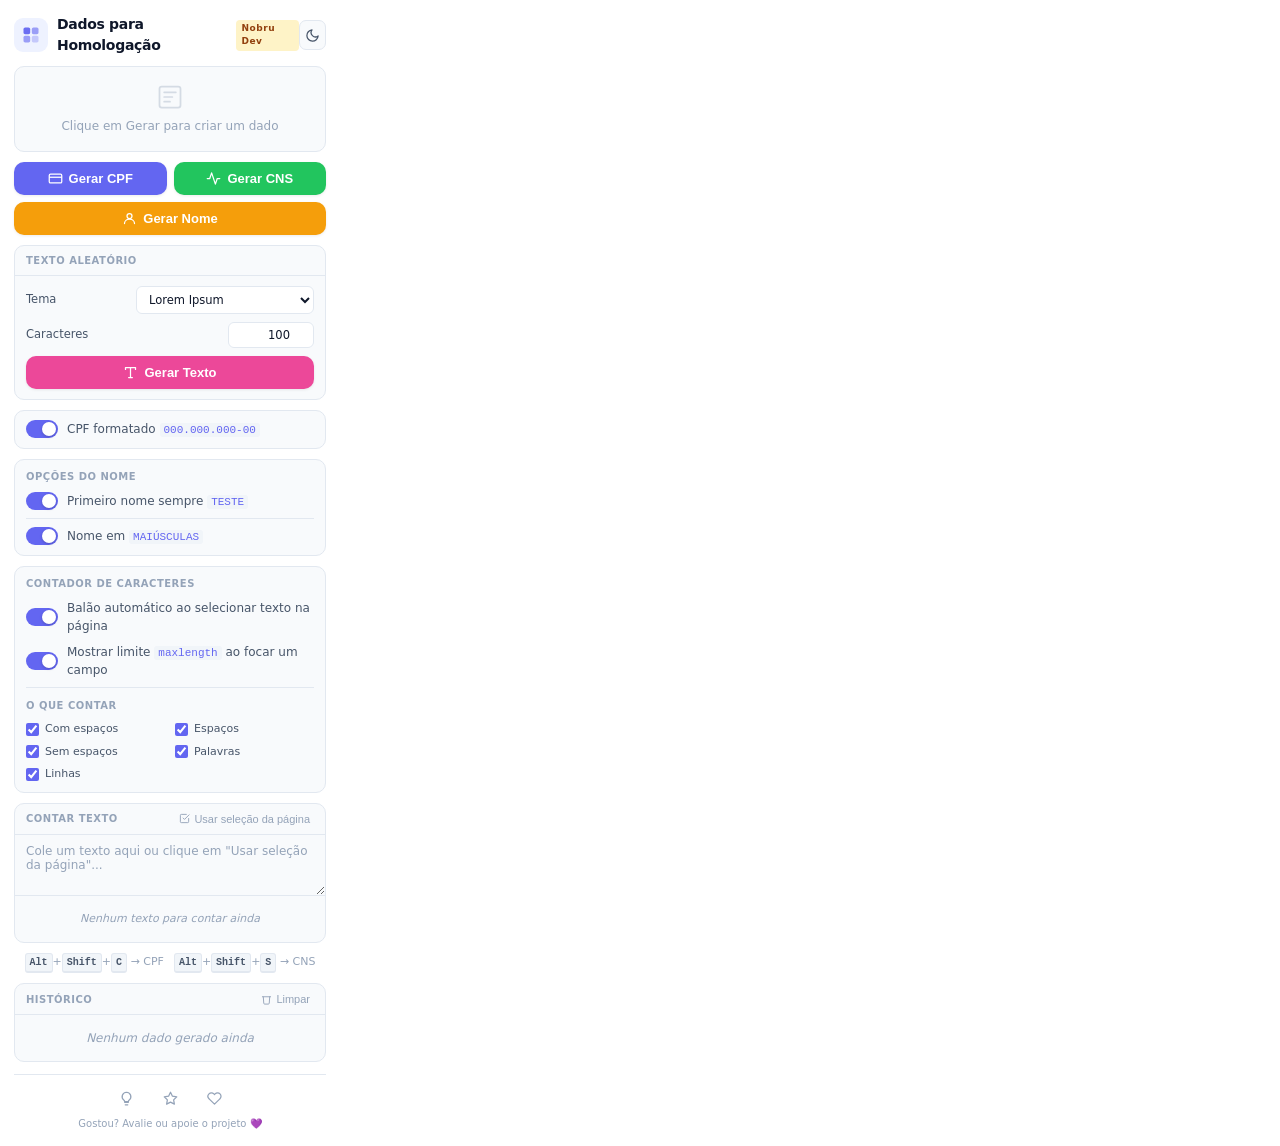
==== extensao/index.html @ 1a3c8c07 "att" ====
<!DOCTYPE html>
<html lang="pt-BR">
<head>
  <meta charset="UTF-8" />
  <meta name="viewport" content="width=device-width, initial-scale=1.0" />
  <title>Gerador de Dados de Teste</title>
  <link rel="stylesheet" href="popup.css" />
</head>
<body>

  <div class="container">

    <!-- Header -->
    <header class="header">
      <div class="header-left">
        <div class="logo">
          <svg width="20" height="20" viewBox="0 0 24 24" fill="none">
            <path d="M9 3H5C3.9 3 3 3.9 3 5V9C3 10.1 3.9 11 5 11H9C10.1 11 11 10.1 11 9V5C11 3.9 10.1 3 9 3Z" fill="currentColor" opacity="0.95"/>
            <path d="M19 3H15C13.9 3 13 3.9 13 5V9C13 10.1 13.9 11 15 11H19C20.1 11 21 10.1 21 9V5C21 3.9 20.1 3 19 3Z" fill="currentColor" opacity="0.6"/>
            <path d="M9 13H5C3.9 13 3 13.9 3 15V19C3 20.1 3.9 21 5 21H9C10.1 21 11 20.1 11 19V15C11 13.9 10.1 13 9 13Z" fill="currentColor" opacity="0.6"/>
            <path d="M19 13H15C13.9 13 13 13.9 13 15V19C13 20.1 13.9 21 15 21H19C20.1 21 21 20.1 21 19V15C21 13.9 20.1 13 19 13Z" fill="currentColor" opacity="0.3"/>
          </svg>
        </div>
        <div class="header-text">
          <h1 class="title">Dados para Homologação</h1>
          <span class="badge">Nobru Dev</span>
        </div>
      </div>
      <button class="btn-icon" id="btn-tema" title="Alternar tema" aria-label="Alternar tema">
        <svg id="icon-lua" width="15" height="15" viewBox="0 0 24 24" fill="none">
          <path d="M21 12.79A9 9 0 1111.21 3 7 7 0 0021 12.79z" stroke="currentColor" stroke-width="2" stroke-linecap="round" stroke-linejoin="round"/>
        </svg>
        <svg id="icon-sol" width="15" height="15" viewBox="0 0 24 24" fill="none" style="display:none">
          <circle cx="12" cy="12" r="5" stroke="currentColor" stroke-width="2"/>
          <line x1="12" y1="1" x2="12" y2="3" stroke="currentColor" stroke-width="2" stroke-linecap="round"/>
          <line x1="12" y1="21" x2="12" y2="23" stroke="currentColor" stroke-width="2" stroke-linecap="round"/>
          <line x1="4.22" y1="4.22" x2="5.64" y2="5.64" stroke="currentColor" stroke-width="2" stroke-linecap="round"/>
          <line x1="18.36" y1="18.36" x2="19.78" y2="19.78" stroke="currentColor" stroke-width="2" stroke-linecap="round"/>
          <line x1="1" y1="12" x2="3" y2="12" stroke="currentColor" stroke-width="2" stroke-linecap="round"/>
          <line x1="21" y1="12" x2="23" y2="12" stroke="currentColor" stroke-width="2" stroke-linecap="round"/>
          <line x1="4.22" y1="19.78" x2="5.64" y2="18.36" stroke="currentColor" stroke-width="2" stroke-linecap="round"/>
          <line x1="18.36" y1="5.64" x2="19.78" y2="4.22" stroke="currentColor" stroke-width="2" stroke-linecap="round"/>
        </svg>
      </button>
    </header>

    <!-- Área de resultado -->
    <section class="result-area" id="result-area">
      <div class="result-placeholder" id="result-placeholder">
        <svg width="28" height="28" viewBox="0 0 24 24" fill="none" opacity="0.35">
          <rect x="3" y="3" width="18" height="18" rx="2" stroke="currentColor" stroke-width="1.5"/>
          <path d="M7 8h10M7 12h7M7 16h5" stroke="currentColor" stroke-width="1.5" stroke-linecap="round"/>
        </svg>
        <span>Clique em Gerar para criar um dado</span>
      </div>
      <div class="result-content" id="result-content" style="display:none">
        <span class="result-chip" id="result-tipo">CPF</span>
        <div class="result-valor" id="result-valor" title="Clique para copiar">—</div>
        <div class="result-btns">
          <button class="btn-sm" id="btn-copiar">
            <svg width="13" height="13" viewBox="0 0 24 24" fill="none">
              <rect x="9" y="9" width="13" height="13" rx="2" stroke="currentColor" stroke-width="2"/>
              <path d="M5 15H4a2 2 0 01-2-2V4a2 2 0 012-2h9a2 2 0 012 2v1" stroke="currentColor" stroke-width="2"/>
            </svg>
            Copiar
          </button>
          <button class="btn-sm" id="btn-preencher">
            <svg width="13" height="13" viewBox="0 0 24 24" fill="none">
              <path d="M11 4H4a2 2 0 00-2 2v14a2 2 0 002 2h14a2 2 0 002-2v-7" stroke="currentColor" stroke-width="2" stroke-linecap="round"/>
              <path d="M18.5 2.5a2.121 2.121 0 013 3L12 15l-4 1 1-4 9.5-9.5z" stroke="currentColor" stroke-width="2" stroke-linecap="round"/>
            </svg>
            Preencher campo
          </button>
        </div>
      </div>
    </section>

    <!-- Botões geradores -->
    <div class="gen-grid">
      <button class="btn-gen btn-cpf" id="btn-gerar-cpf">
        <svg width="15" height="15" viewBox="0 0 24 24" fill="none">
          <rect x="2" y="5" width="20" height="14" rx="2" stroke="currentColor" stroke-width="2"/>
          <path d="M2 10h20" stroke="currentColor" stroke-width="2"/>
        </svg>
        Gerar CPF
      </button>
      <button class="btn-gen btn-cns" id="btn-gerar-cns">
        <svg width="15" height="15" viewBox="0 0 24 24" fill="none">
          <path d="M22 12h-4l-3 9L9 3l-3 9H2" stroke="currentColor" stroke-width="2" stroke-linecap="round" stroke-linejoin="round"/>
        </svg>
        Gerar CNS
      </button>
      <button class="btn-gen btn-nome" id="btn-gerar-nome">
        <svg width="15" height="15" viewBox="0 0 24 24" fill="none">
          <circle cx="12" cy="8" r="4" stroke="currentColor" stroke-width="2"/>
          <path d="M4 20c0-4 3.6-7 8-7s8 3 8 7" stroke="currentColor" stroke-width="2" stroke-linecap="round"/>
        </svg>
        Gerar Nome
      </button>
    </div>

    <!-- Gerador de Texto Aleatório -->
    <div class="contagem-box">
      <div class="contagem-head">
        <span class="hist-title">Texto Aleatório</span>
      </div>
      <div class="texto-gerador-body">
        <div class="texto-gerador-row">
          <label class="texto-gerador-label" for="sel-texto-tema">Tema</label>
          <select id="sel-texto-tema" class="texto-gerador-select">
            <option value="lorem">Lorem Ipsum</option>
            <option value="comentario">Comentário de usuário</option>
            <option value="produto">Descrição de produto</option>
            <option value="corporativo">Texto corporativo</option>
            <option value="juridico">Texto jurídico/formal</option>
          </select>
        </div>
        <div class="texto-gerador-row">
          <label class="texto-gerador-label" for="input-texto-tamanho">Caracteres</label>
          <input type="number" id="input-texto-tamanho" class="texto-gerador-input" min="1" max="20000" value="100" />
        </div>
        <button class="btn-gen btn-texto" id="btn-gerar-texto">
          <svg width="15" height="15" viewBox="0 0 24 24" fill="none">
            <path d="M4 7V4h16v3" stroke="currentColor" stroke-width="2" stroke-linecap="round" stroke-linejoin="round"/>
            <path d="M9 20h6M12 4v16" stroke="currentColor" stroke-width="2" stroke-linecap="round" stroke-linejoin="round"/>
          </svg>
          Gerar Texto
        </button>
      </div>
    </div>

    <!-- Config: formato CPF -->
    <div class="config-row">
      <label class="toggle-wrap">
        <input type="checkbox" id="chk-formato" checked />
        <span class="track"><span class="thumb"></span></span>
        <span class="toggle-label-text">CPF formatado <code>000.000.000-00</code></span>
      </label>
    </div>

    <!-- Config: Nome -->
    <div class="config-row config-nome-box">
      <span class="config-nome-title">Opções do Nome</span>
      <label class="toggle-wrap">
        <input type="checkbox" id="chk-nome-prefixo" checked />
        <span class="track"><span class="thumb"></span></span>
        <span class="toggle-label-text">Primeiro nome sempre <code>TESTE</code></span>
      </label>
      <div class="config-nome-sep"></div>
      <label class="toggle-wrap">
        <input type="checkbox" id="chk-nome-maiusculo" checked />
        <span class="track"><span class="thumb"></span></span>
        <span class="toggle-label-text">Nome em <code>MAIÚSCULAS</code></span>
      </label>
    </div>

    <!-- Config: Contador de Caracteres -->
    <div class="config-row config-nome-box">
      <span class="config-nome-title">Contador de Caracteres</span>
      <label class="toggle-wrap">
        <input type="checkbox" id="chk-contagem-auto" checked />
        <span class="track"><span class="thumb"></span></span>
        <span class="toggle-label-text">Balão automático ao selecionar texto na página</span>
      </label>

      <label class="toggle-wrap">
        <input type="checkbox" id="chk-limite-campo" checked />
        <span class="track"><span class="thumb"></span></span>
        <span class="toggle-label-text">Mostrar limite <code>maxlength</code> ao focar um campo</span>
      </label>

      <div class="config-nome-sep"></div>

      <span class="config-nome-title" style="margin-top:2px">O que contar</span>
      <div class="metricas-grid">
        <label class="chk-metrica"><input type="checkbox" id="chk-m-comEspaco" checked /> Com espaços</label>
        <label class="chk-metrica"><input type="checkbox" id="chk-m-espacos" checked /> Espaços</label>
        <label class="chk-metrica"><input type="checkbox" id="chk-m-semEspaco" checked /> Sem espaços</label>
        <label class="chk-metrica"><input type="checkbox" id="chk-m-palavras" checked /> Palavras</label>
        <label class="chk-metrica"><input type="checkbox" id="chk-m-linhas" checked /> Linhas</label>
      </div>
    </div>

    <!-- Contar texto manualmente / via seleção da página -->
    <div class="contagem-box">
      <div class="contagem-head">
        <span class="hist-title">Contar texto</span>
        <button class="btn-clear" id="btn-usar-selecao">
          <svg width="11" height="11" viewBox="0 0 24 24" fill="none">
            <path d="M9 11l3 3L22 4" stroke="currentColor" stroke-width="2" stroke-linecap="round" stroke-linejoin="round"/>
            <path d="M21 12v7a2 2 0 01-2 2H5a2 2 0 01-2-2V5a2 2 0 012-2h11" stroke="currentColor" stroke-width="2" stroke-linecap="round" stroke-linejoin="round"/>
          </svg>
          Usar seleção da página
        </button>
      </div>
      <textarea id="contagem-input" class="contagem-textarea" rows="3" placeholder="Cole um texto aqui ou clique em &quot;Usar seleção da página&quot;..."></textarea>
      <div class="contagem-resultado" id="contagem-resultado">
        <span class="contagem-vazio">Nenhum texto para contar ainda</span>
      </div>
    </div>

    <!-- Atalhos -->
    <div class="atalhos">
      <span><kbd>Alt</kbd>+<kbd>Shift</kbd>+<kbd>C</kbd> → CPF</span>
      <span><kbd>Alt</kbd>+<kbd>Shift</kbd>+<kbd>S</kbd> → CNS</span>
    </div>

    <!-- Histórico -->
    <div class="hist-box">
      <div class="hist-head">
        <span class="hist-title">Histórico</span>
        <button class="btn-clear" id="btn-limpar">
          <svg width="11" height="11" viewBox="0 0 24 24" fill="none">
            <polyline points="3 6 5 6 21 6" stroke="currentColor" stroke-width="2" stroke-linecap="round"/>
            <path d="M19 6l-1 14a2 2 0 01-2 2H8a2 2 0 01-2-2L5 6" stroke="currentColor" stroke-width="2" stroke-linecap="round"/>
          </svg>
          Limpar
        </button>
      </div>
      <ul class="hist-list" id="hist-list">
        <li class="hist-empty" id="hist-empty">Nenhum dado gerado ainda</li>
      </ul>
    </div>

    <!-- Rodapé -->
    <footer class="rodape">
      <div class="rodape-icones">
        <a
          href="mailto:SEU_EMAIL_AQUI@exemplo.com?subject=Sugest%C3%A3o%20-%20Gerador%20de%20Dados%20de%20Teste"
          target="_blank"
          rel="noopener noreferrer"
          class="rodape-link"
          id="link-sugestao"
          title="Enviar sugestão"
        >
          <svg width="15" height="15" viewBox="0 0 24 24" fill="none">
            <path d="M9 18h6M10 22h4M12 2a7 7 0 00-4 12.7c.6.5 1 1.3 1 2.1v.2h6v-.2c0-.8.4-1.6 1-2.1A7 7 0 0012 2z" stroke="currentColor" stroke-width="2" stroke-linecap="round" stroke-linejoin="round"/>
          </svg>
        </a>

        <a
          href="https://chrome.google.com/webstore/detail/SEU_ID_DA_EXTENSAO_AQUI"
          target="_blank"
          rel="noopener noreferrer"
          class="rodape-link"
          id="link-avaliar"
          title="Avaliar a extensão"
        >
          <svg width="15" height="15" viewBox="0 0 24 24" fill="none">
            <path d="M12 2l3.1 6.3 6.9 1-5 4.9 1.2 6.8L12 17.8l-6.2 3.2L7 14.2l-5-4.9 6.9-1z" stroke="currentColor" stroke-width="2" stroke-linecap="round" stroke-linejoin="round"/>
          </svg>
        </a>

        <button
          type="button"
          class="rodape-link rodape-link-doar"
          id="btn-doar"
          title="Apoiar via Pix"
        >
          <svg width="15" height="15" viewBox="0 0 24 24" fill="none">
            <path d="M20.8 4.6a5.5 5.5 0 00-7.8 0L12 5.6l-1-1a5.5 5.5 0 00-7.8 7.8l1 1L12 21l7.8-7.6 1-1a5.5 5.5 0 000-7.8z" stroke="currentColor" stroke-width="2" stroke-linecap="round" stroke-linejoin="round"/>
          </svg>
        </button>
      </div>

      <p class="rodape-texto">Gostou? Avalie ou apoie o projeto 💜</p>
    </footer>

    <!-- Modal de doação via Pix -->
    <div class="pix-overlay" id="pix-overlay" hidden>
      <div class="pix-modal">
        <button type="button" class="pix-fechar" id="pix-fechar" aria-label="Fechar">×</button>

        <h3 class="pix-titulo">Apoie o projeto via Pix</h3>
        <p class="pix-subtitulo">Escaneie o QR Code ou copie a chave abaixo</p>

        <div class="pix-qrcode-wrap">
          <img src="icons/qrcode-pix.png" alt="QR Code Pix" class="pix-qrcode-img" id="pix-qrcode-img" />
          <div class="pix-qrcode-placeholder" id="pix-qrcode-placeholder">
            Adicione o arquivo<br /><code>icons/qrcode-pix.png</code>
          </div>
        </div>

        <div class="pix-chave-row">
          <code class="pix-chave-texto" id="pix-chave-texto">6abc8f01-362f-4959-9046-189a0394ab83</code>
          <button type="button" class="btn-copiar-pix" id="btn-copiar-pix">Copiar</button>
        </div>
      </div>
    </div>

  </div>

  <script src="utils/contagem.js"></script>
  <script src="popup.js"></script>
</body>
</html>
---- extensao/popup.css ----
/* popup.css — Tema claro/escuro, design moderno */

*, *::before, *::after { box-sizing: border-box; margin: 0; padding: 0; }

:root {
  --bg:        #ffffff;
  --bg2:       #f8fafc;
  --bg3:       #f1f5f9;
  --card:      #ffffff;
  --txt:       #0f172a;
  --txt2:      #475569;
  --muted:     #94a3b8;
  --border:    #e2e8f0;
  --accent:    #6366f1;
  --accent-h:  #4f46e5;
  --accent-bg: #eef2ff;
  --green:     #22c55e;
  --green-h:   #16a34a;
  --green-bg:  #f0fdf4;
  --amber:     #f59e0b;
  --amber-h:   #d97706;
  --amber-bg:  #fffbeb;
  --rose:      #ec4899;
  --rose-h:    #db2777;
  --rose-bg:   #fdf2f8;
  --badge-bg:  #fef3c7;
  --badge-txt: #92400e;
  --radius:    10px;
  --t:         0.18s ease;
}

[data-tema="escuro"] {
  --bg:        #0f172a;
  --bg2:       #1e293b;
  --bg3:       #263044;
  --card:      #1e293b;
  --txt:       #f1f5f9;
  --txt2:      #94a3b8;
  --muted:     #475569;
  --border:    #334155;
  --accent:    #818cf8;
  --accent-h:  #6366f1;
  --accent-bg: #1e1b4b;
  --green:     #4ade80;
  --green-h:   #22c55e;
  --green-bg:  #052e16;
  --amber:     #fbbf24;
  --amber-h:   #f59e0b;
  --amber-bg:  #451a03;
  --rose:      #f472b6;
  --rose-h:    #ec4899;
  --rose-bg:   #500724;
  --badge-bg:  #451a03;
  --badge-txt: #fbbf24;
}

html, body {
  width: 340px;
  background: var(--bg);
  color: var(--txt);
  font-family: 'Segoe UI', system-ui, -apple-system, sans-serif;
  font-size: 13px;
  line-height: 1.5;
  transition: background var(--t), color var(--t);
}

.container {
  padding: 14px;
  display: flex;
  flex-direction: column;
  gap: 10px;
}

/* Header */
.header {
  display: flex;
  align-items: center;
  justify-content: space-between;
}
.header-left { display: flex; align-items: center; gap: 9px; }
.logo {
  width: 34px; height: 34px;
  background: var(--accent-bg);
  color: var(--accent);
  border-radius: 9px;
  display: flex; align-items: center; justify-content: center;
  flex-shrink: 0;
}
.header-text { display: flex; align-items: center; gap: 7px; }
.title { font-size: 14px; font-weight: 700; letter-spacing: -0.3px; }
.badge {
  font-size: 9px; font-weight: 700; letter-spacing: 0.5px;
  padding: 2px 6px;
  background: var(--badge-bg); color: var(--badge-txt);
  border-radius: 4px;
}
.btn-icon {
  width: 30px; height: 30px;
  border: 1px solid var(--border);
  border-radius: 7px;
  background: var(--bg2);
  color: var(--txt2);
  cursor: pointer;
  display: flex; align-items: center; justify-content: center;
  transition: all var(--t);
}
.btn-icon:hover { background: var(--bg3); color: var(--txt); }

/* Result area */
.result-area {
  background: var(--bg2);
  border: 1px solid var(--border);
  border-radius: var(--radius);
  padding: 13px;
  min-height: 86px;
  display: flex; align-items: center; justify-content: center;
  transition: all var(--t);
}
.result-area.ativo {
  background: var(--accent-bg);
  border-color: var(--accent);
}
.result-placeholder {
  display: flex; flex-direction: column; align-items: center; gap: 6px;
  color: var(--muted); font-size: 12px; text-align: center;
}
.result-content {
  width: 100%; display: flex; flex-direction: column; align-items: center; gap: 7px;
}
.result-chip {
  font-size: 9px; font-weight: 700; letter-spacing: 1px;
  text-transform: uppercase; color: var(--accent);
  background: var(--accent-bg);
  padding: 2px 7px; border-radius: 4px;
  border: 1px solid var(--accent); opacity: 0.85;
}
.result-valor {
  font-size: 19px; font-weight: 700;
  font-family: 'Courier New', Courier, monospace;
  letter-spacing: 1.5px;
  color: var(--txt);
  cursor: pointer;
  transition: color var(--t);
  text-align: center;
  word-break: break-all;
}
.result-valor:hover { color: var(--accent); }
.result-btns { display: flex; gap: 6px; }

/* Botões pequenos */
.btn-sm {
  display: flex; align-items: center; gap: 5px;
  padding: 5px 10px;
  border-radius: 6px;
  border: 1px solid var(--border);
  background: var(--card);
  color: var(--txt2);
  font-size: 11px; font-weight: 500;
  cursor: pointer;
  transition: all var(--t);
}
.btn-sm:hover { background: var(--accent); color: #fff; border-color: var(--accent); }
.btn-sm.ok { background: var(--green); color: #fff; border-color: var(--green); }

/* Botões geradores */
.gen-grid { display: grid; grid-template-columns: 1fr 1fr; gap: 7px; }
.btn-gen {
  display: flex; align-items: center; justify-content: center; gap: 6px;
  padding: 9px;
  border-radius: var(--radius);
  border: none;
  font-size: 13px; font-weight: 600;
  cursor: pointer;
  transition: all var(--t);
  box-shadow: 0 1px 3px rgba(0,0,0,0.08);
}
.btn-cpf { background: var(--accent); color: #fff; }
.btn-cpf:hover { background: var(--accent-h); transform: translateY(-1px); box-shadow: 0 4px 12px rgba(99,102,241,0.35); }
.btn-cns { background: var(--green); color: #fff; }
.btn-cns:hover { background: var(--green-h); transform: translateY(-1px); box-shadow: 0 4px 12px rgba(34,197,94,0.35); }
.btn-nome { background: var(--amber); color: #fff; grid-column: 1 / -1; }
.btn-nome:hover { background: var(--amber-h); transform: translateY(-1px); box-shadow: 0 4px 12px rgba(245,158,11,0.35); }
.btn-gen:active { transform: translateY(0); }

/* Config toggle */
.config-row {
  background: var(--bg2);
  border: 1px solid var(--border);
  border-radius: var(--radius);
  padding: 9px 11px;
}
.config-nome-box { display: flex; flex-direction: column; gap: 8px; }
.config-nome-title {
  font-size: 10px; font-weight: 700;
  text-transform: uppercase; letter-spacing: 0.5px;
  color: var(--muted);
}
.config-nome-sep { height: 1px; background: var(--border); }

.toggle-wrap {
  display: flex; align-items: center; gap: 9px;
  cursor: pointer; user-select: none;
}
.toggle-wrap input { display: none; }
.track {
  width: 32px; height: 18px;
  background: var(--border);
  border-radius: 100px;
  position: relative;
  transition: background var(--t);
  flex-shrink: 0;
}
.toggle-wrap input:checked + .track { background: var(--accent); }
.thumb {
  position: absolute; top: 2px; left: 2px;
  width: 14px; height: 14px;
  background: #fff; border-radius: 50%;
  box-shadow: 0 1px 3px rgba(0,0,0,0.2);
  transition: transform var(--t);
}
.toggle-wrap input:checked + .track .thumb { transform: translateX(14px); }
.toggle-label-text { font-size: 12px; color: var(--txt2); }
.toggle-label-text code {
  font-family: 'Courier New', monospace; font-size: 11px;
  background: var(--bg3); padding: 1px 4px; border-radius: 3px; color: var(--accent);
}

/* Atalhos */
.atalhos {
  display: flex; gap: 10px; justify-content: center;
  font-size: 11px; color: var(--muted);
}
kbd {
  display: inline-flex; align-items: center;
  padding: 1px 4px;
  background: var(--bg3);
  border: 1px solid var(--border); border-bottom-width: 2px;
  border-radius: 3px;
  font-size: 10px; font-weight: 600; color: var(--txt2);
}

/* Histórico */
.hist-box {
  background: var(--bg2);
  border: 1px solid var(--border);
  border-radius: var(--radius);
  overflow: hidden;
}
.hist-head {
  display: flex; align-items: center; justify-content: space-between;
  padding: 7px 11px;
  border-bottom: 1px solid var(--border);
}
.hist-title {
  font-size: 10px; font-weight: 700;
  text-transform: uppercase; letter-spacing: 0.5px;
  color: var(--muted);
}
.btn-clear {
  display: flex; align-items: center; gap: 4px;
  background: none; border: none;
  color: var(--muted); font-size: 11px;
  cursor: pointer; padding: 2px 4px; border-radius: 4px;
  transition: all var(--t);
}
.btn-clear:hover { color: #ef4444; background: #fef2f2; }
.hist-list {
  list-style: none;
  max-height: 170px; overflow-y: auto;
  scrollbar-width: thin; scrollbar-color: var(--border) transparent;
}
.hist-list::-webkit-scrollbar { width: 4px; }
.hist-list::-webkit-scrollbar-thumb { background: var(--border); border-radius: 4px; }
.hist-empty {
  padding: 14px; text-align: center;
  color: var(--muted); font-size: 12px; font-style: italic;
}
.hist-item {
  display: flex; align-items: center; gap: 7px;
  padding: 6px 11px;
  border-bottom: 1px solid var(--border);
  cursor: pointer;
  transition: background var(--t);
}
.hist-item:last-child { border-bottom: none; }
.hist-item:hover { background: var(--bg3); }
.hist-chip {
  font-size: 9px; font-weight: 700; letter-spacing: 0.4px;
  padding: 2px 5px; border-radius: 3px; flex-shrink: 0;
  text-transform: uppercase;
}
.hist-chip.cpf  { background: var(--accent-bg); color: var(--accent); }
.hist-chip.cns  { background: var(--green-bg);  color: var(--green);  }
.hist-chip.nome { background: var(--amber-bg);  color: var(--amber);  }
.hist-chip.texto { background: var(--rose-bg);  color: var(--rose);  }
.hist-val {
  font-family: 'Courier New', monospace; font-size: 12px;
  color: var(--txt); flex: 1;
  overflow: hidden; text-overflow: ellipsis; white-space: nowrap;
}
.hist-hora { font-size: 10px; color: var(--muted); flex-shrink: 0; }

/* Animação de entrada */
@keyframes slideIn {
  from { opacity: 0; transform: translateY(-4px); }
  to   { opacity: 1; transform: translateY(0); }
}
.hist-item { animation: slideIn 0.15s ease; }

/* Foco acessível */
button:focus-visible, input:focus-visible {
  outline: 2px solid var(--accent); outline-offset: 2px;
}

/* ─── Contador de Caracteres ─────────────────────────────────────────── */

.metricas-grid {
  display: grid;
  grid-template-columns: 1fr 1fr;
  gap: 6px 10px;
}
.chk-metrica {
  display: flex; align-items: center; gap: 6px;
  font-size: 11px; color: var(--txt2);
  cursor: pointer; user-select: none;
}
.chk-metrica input {
  accent-color: var(--accent);
  width: 13px; height: 13px;
  cursor: pointer;
}

.contagem-box {
  background: var(--bg2);
  border: 1px solid var(--border);
  border-radius: var(--radius);
  overflow: hidden;
}
.contagem-head {
  display: flex; align-items: center; justify-content: space-between;
  padding: 7px 11px;
  border-bottom: 1px solid var(--border);
}
.contagem-textarea {
  display: block;
  width: 100%;
  resize: vertical;
  min-height: 54px;
  padding: 9px 11px;
  border: none;
  border-bottom: 1px solid var(--border);
  background: transparent;
  color: var(--txt);
  font-family: 'Segoe UI', system-ui, sans-serif;
  font-size: 12px;
  outline: none;
}
.contagem-textarea::placeholder { color: var(--muted); }
.contagem-resultado {
  display: grid;
  grid-template-columns: 1fr 1fr;
  gap: 5px 8px;
  padding: 9px 11px;
}
.contagem-chip {
  display: flex; align-items: center; justify-content: space-between;
  gap: 6px;
  background: var(--card);
  border: 1px solid var(--border);
  border-radius: 6px;
  padding: 4px 8px;
  font-size: 10.5px;
  color: var(--txt2);
}
.contagem-chip strong { color: var(--accent); font-size: 12px; }
.contagem-vazio {
  grid-column: 1 / -1;
  text-align: center;
  color: var(--muted);
  font-size: 11px;
  font-style: italic;
  padding: 6px 0;
}

/* ─── Gerador de Texto Aleatório ─────────────────────────────────────── */

.texto-gerador-body {
  display: flex;
  flex-direction: column;
  gap: 8px;
  padding: 10px 11px;
}
.texto-gerador-row {
  display: flex;
  align-items: center;
  justify-content: space-between;
  gap: 10px;
}
.texto-gerador-label {
  font-size: 11.5px;
  color: var(--txt2);
  font-weight: 500;
}
.texto-gerador-select,
.texto-gerador-input {
  border: 1px solid var(--border);
  background: var(--card);
  color: var(--txt);
  border-radius: 6px;
  padding: 5px 8px;
  font-size: 11.5px;
  font-family: inherit;
  outline: none;
}
.texto-gerador-select { flex: 1; max-width: 178px; }
.texto-gerador-input { width: 86px; text-align: right; }
.texto-gerador-select:focus,
.texto-gerador-input:focus { border-color: var(--accent); }

.btn-texto { background: var(--rose); color: #fff; }
.btn-texto:hover { background: var(--rose-h); transform: translateY(-1px); box-shadow: 0 4px 12px rgba(236,72,153,0.35); }

/* ─── Rodapé ──────────────────────────────────────────────────────────── */

.rodape {
  display: flex;
  flex-direction: column;
  align-items: center;
  gap: 4px;
  padding: 9px 0 1px;
  margin-top: 2px;
  border-top: 1px solid var(--border);
}
.rodape-icones {
  display: flex;
  align-items: center;
  justify-content: center;
  gap: 16px;
}
.rodape-texto {
  margin: 0;
  font-size: 10px;
  color: var(--muted);
  text-align: center;
}
.rodape-link {
  position: relative;
  display: flex;
  align-items: center;
  justify-content: center;
  width: 28px;
  height: 28px;
  border-radius: 8px;
  border: none;
  background: transparent;
  cursor: pointer;
  color: var(--muted);
  text-decoration: none;
  font: inherit;
  transition: color .15s, background .15s, transform .15s;
}
.rodape-link:hover {
  color: var(--accent);
  background: var(--accent-bg);
  transform: translateY(-1px);
}
.rodape-link-doar:hover {
  color: var(--rose);
  background: var(--rose-bg);
}

/* ─── Modal de doação via Pix ─────────────────────────────────────────── */

.pix-overlay {
  position: fixed;
  inset: 0;
  background: rgba(15, 23, 42, 0.55);
  display: flex;
  align-items: center;
  justify-content: center;
  z-index: 50;
  padding: 16px;
}
.pix-overlay[hidden] { display: none; }

.pix-modal {
  position: relative;
  width: 100%;
  max-width: 280px;
  background: var(--bg);
  border: 1px solid var(--border);
  border-radius: 14px;
  padding: 18px 16px 16px;
  box-shadow: 0 16px 40px rgba(0,0,0,0.3);
  text-align: center;
}

.pix-fechar {
  position: absolute;
  top: 8px;
  right: 8px;
  width: 22px;
  height: 22px;
  border: none;
  background: transparent;
  color: var(--muted);
  font-size: 16px;
  line-height: 1;
  cursor: pointer;
  border-radius: 6px;
}
.pix-fechar:hover { color: var(--txt); background: var(--bg2); }

.pix-titulo {
  margin: 0 0 2px;
  font-size: 13.5px;
  font-weight: 700;
  color: var(--txt);
}
.pix-subtitulo {
  margin: 0 0 12px;
  font-size: 11px;
  color: var(--muted);
}

.pix-qrcode-wrap {
  width: 160px;
  height: 160px;
  margin: 0 auto 12px;
  border-radius: 10px;
  border: 1px solid var(--border);
  background: #fff;
  display: flex;
  align-items: center;
  justify-content: center;
  overflow: hidden;
}
.pix-qrcode-img {
  width: 100%;
  height: 100%;
  object-fit: contain;
  display: block;
}
.pix-qrcode-placeholder {
  display: none;
  font-size: 10px;
  color: var(--muted);
  line-height: 1.5;
  padding: 10px;
}
.pix-qrcode-placeholder code {
  display: inline-block;
  margin-top: 3px;
  background: var(--bg2);
  border-radius: 4px;
  padding: 1px 5px;
  font-size: 9.5px;
  color: var(--accent);
}

.pix-chave-row {
  display: flex;
  align-items: center;
  gap: 6px;
  background: var(--bg2);
  border: 1px solid var(--border);
  border-radius: 8px;
  padding: 6px 6px 6px 10px;
}
.pix-chave-texto {
  flex: 1;
  min-width: 0;
  font-size: 10.5px;
  color: var(--txt2);
  text-align: left;
  overflow: hidden;
  text-overflow: ellipsis;
  white-space: nowrap;
}
.btn-copiar-pix {
  flex-shrink: 0;
  border: none;
  background: var(--rose);
  color: #fff;
  font-size: 11px;
  font-weight: 600;
  padding: 6px 10px;
  border-radius: 6px;
  cursor: pointer;
  transition: background .15s;
}
.btn-copiar-pix:hover { background: var(--rose-h); }
.btn-copiar-pix.ok { background: var(--green); }
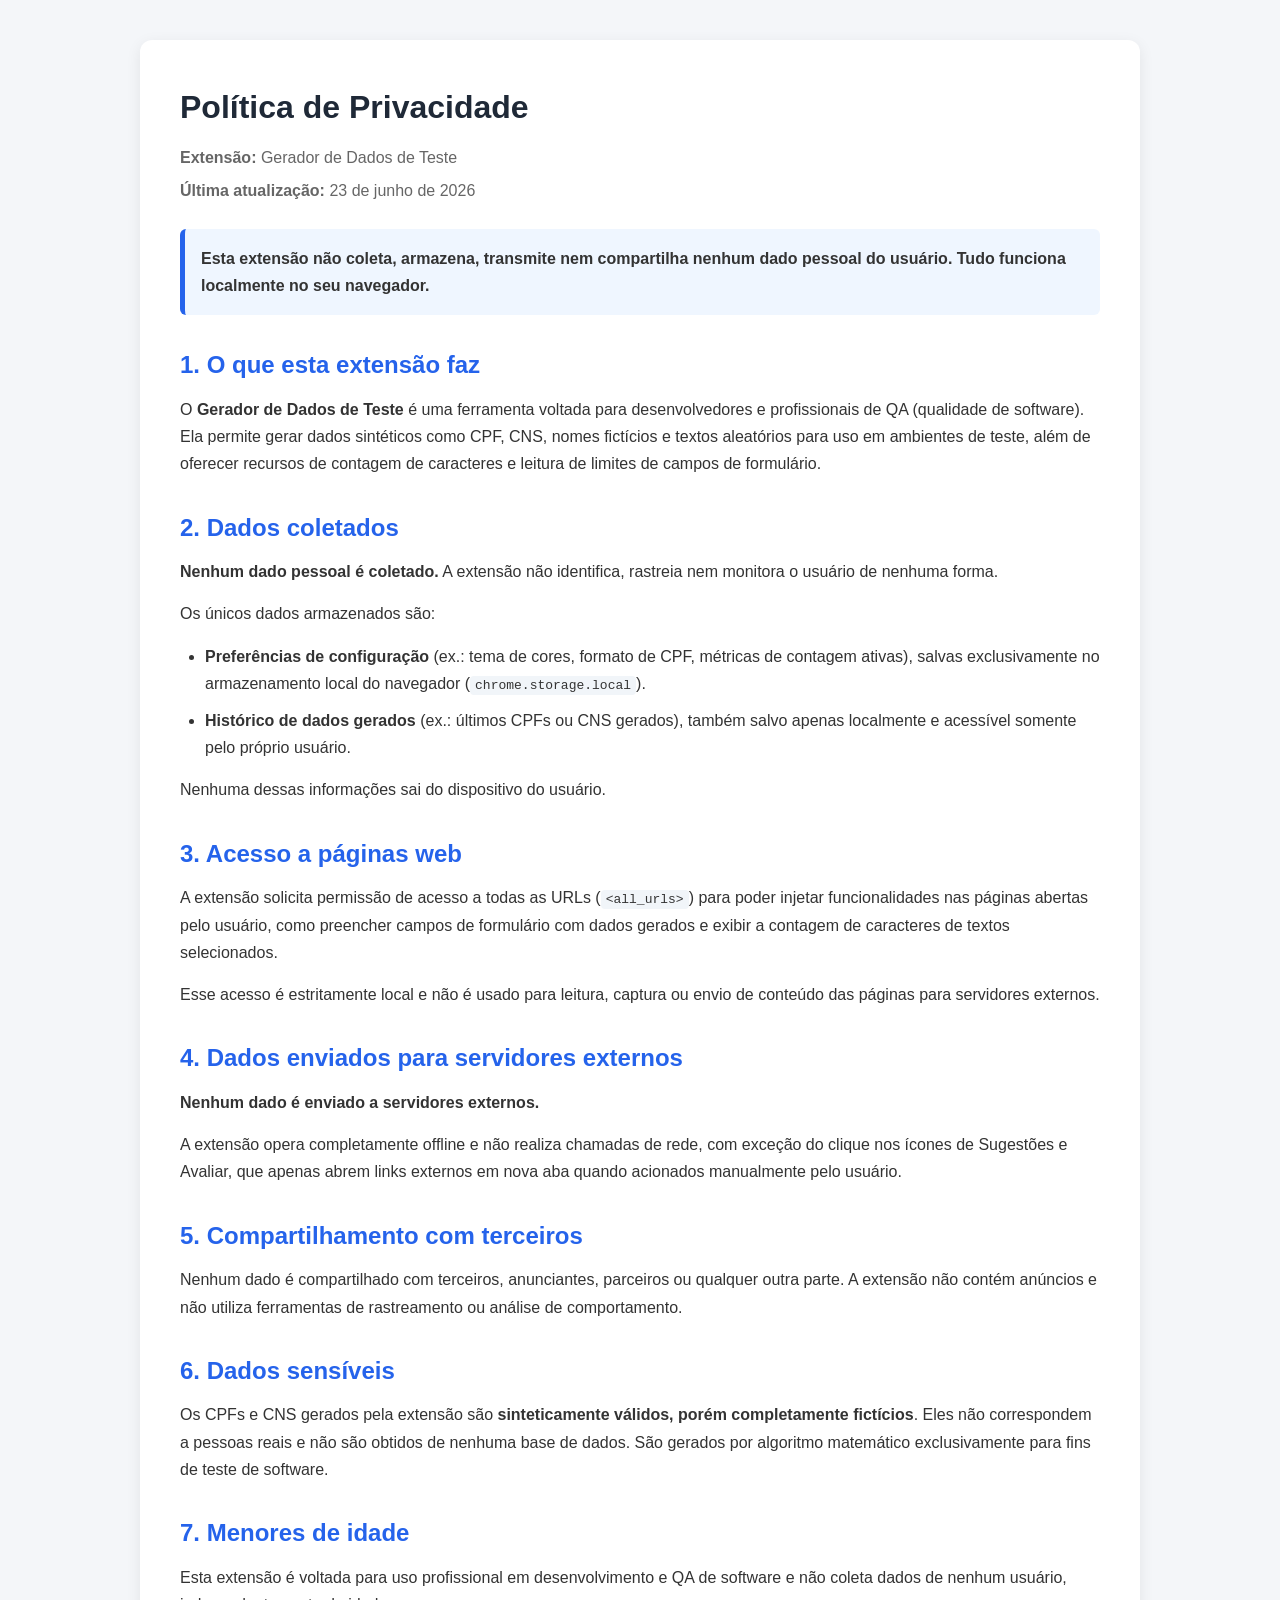
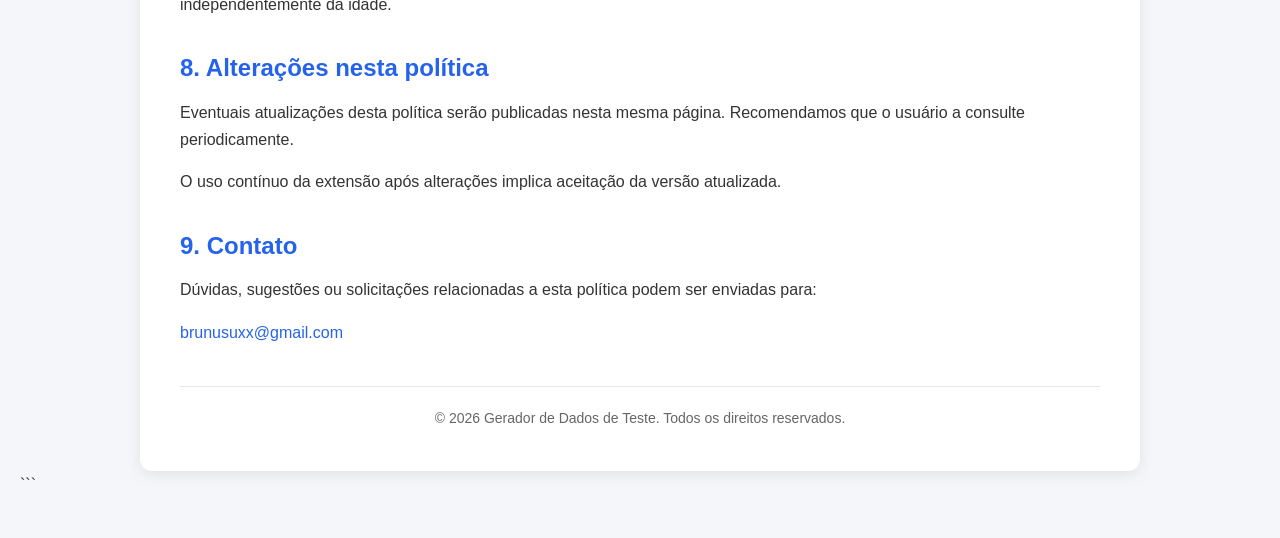
==== commit dea9d8c3: "att" ====
--- a/extensao/index.html
+++ b/extensao/index.html
@@ -1,296 +1,219 @@
+
 <!DOCTYPE html>
 <html lang="pt-BR">
 <head>
-  <meta charset="UTF-8" />
-  <meta name="viewport" content="width=device-width, initial-scale=1.0" />
-  <title>Gerador de Dados de Teste</title>
-  <link rel="stylesheet" href="popup.css" />
+    <meta charset="UTF-8">
+    <meta name="viewport" content="width=device-width, initial-scale=1.0">
+    <title>Política de Privacidade - Gerador de Dados de Teste</title>
+
+    <style>
+        *{
+            margin:0;
+            padding:0;
+            box-sizing:border-box;
+        }
+
+        body{
+            font-family: Arial, Helvetica, sans-serif;
+            background:#f4f6f9;
+            color:#333;
+            line-height:1.7;
+            padding:40px 20px;
+        }
+
+        .container{
+            max-width:1000px;
+            margin:0 auto;
+            background:#fff;
+            padding:40px;
+            border-radius:12px;
+            box-shadow:0 4px 15px rgba(0,0,0,.08);
+        }
+
+        h1{
+            color:#1f2937;
+            margin-bottom:10px;
+        }
+
+        h2{
+            color:#2563eb;
+            margin-top:30px;
+            margin-bottom:10px;
+        }
+
+        p{
+            margin-bottom:15px;
+        }
+
+        ul{
+            margin:15px 0 15px 25px;
+        }
+
+        li{
+            margin-bottom:10px;
+        }
+
+        .notice{
+            background:#eff6ff;
+            border-left:5px solid #2563eb;
+            padding:16px;
+            border-radius:6px;
+            margin:25px 0;
+        }
+
+        .meta{
+            color:#666;
+            margin-bottom:5px;
+        }
+
+        a{
+            color:#2563eb;
+            text-decoration:none;
+        }
+
+        a:hover{
+            text-decoration:underline;
+        }
+
+        footer{
+            margin-top:40px;
+            padding-top:20px;
+            border-top:1px solid #e5e7eb;
+            color:#666;
+            text-align:center;
+            font-size:14px;
+        }
+
+        code{
+            background:#f1f5f9;
+            padding:2px 5px;
+            border-radius:4px;
+        }
+    </style>
 </head>
 <body>
 
-  <div class="container">
-
-    <!-- Header -->
-    <header class="header">
-      <div class="header-left">
-        <div class="logo">
-          <svg width="20" height="20" viewBox="0 0 24 24" fill="none">
-            <path d="M9 3H5C3.9 3 3 3.9 3 5V9C3 10.1 3.9 11 5 11H9C10.1 11 11 10.1 11 9V5C11 3.9 10.1 3 9 3Z" fill="currentColor" opacity="0.95"/>
-            <path d="M19 3H15C13.9 3 13 3.9 13 5V9C13 10.1 13.9 11 15 11H19C20.1 11 21 10.1 21 9V5C21 3.9 20.1 3 19 3Z" fill="currentColor" opacity="0.6"/>
-            <path d="M9 13H5C3.9 13 3 13.9 3 15V19C3 20.1 3.9 21 5 21H9C10.1 21 11 20.1 11 19V15C11 13.9 10.1 13 9 13Z" fill="currentColor" opacity="0.6"/>
-            <path d="M19 13H15C13.9 13 13 13.9 13 15V19C13 20.1 13.9 21 15 21H19C20.1 21 21 20.1 21 19V15C21 13.9 20.1 13 19 13Z" fill="currentColor" opacity="0.3"/>
-          </svg>
-        </div>
-        <div class="header-text">
-          <h1 class="title">Dados para Homologação</h1>
-          <span class="badge">Nobru Dev</span>
-        </div>
-      </div>
-      <button class="btn-icon" id="btn-tema" title="Alternar tema" aria-label="Alternar tema">
-        <svg id="icon-lua" width="15" height="15" viewBox="0 0 24 24" fill="none">
-          <path d="M21 12.79A9 9 0 1111.21 3 7 7 0 0021 12.79z" stroke="currentColor" stroke-width="2" stroke-linecap="round" stroke-linejoin="round"/>
-        </svg>
-        <svg id="icon-sol" width="15" height="15" viewBox="0 0 24 24" fill="none" style="display:none">
-          <circle cx="12" cy="12" r="5" stroke="currentColor" stroke-width="2"/>
-          <line x1="12" y1="1" x2="12" y2="3" stroke="currentColor" stroke-width="2" stroke-linecap="round"/>
-          <line x1="12" y1="21" x2="12" y2="23" stroke="currentColor" stroke-width="2" stroke-linecap="round"/>
-          <line x1="4.22" y1="4.22" x2="5.64" y2="5.64" stroke="currentColor" stroke-width="2" stroke-linecap="round"/>
-          <line x1="18.36" y1="18.36" x2="19.78" y2="19.78" stroke="currentColor" stroke-width="2" stroke-linecap="round"/>
-          <line x1="1" y1="12" x2="3" y2="12" stroke="currentColor" stroke-width="2" stroke-linecap="round"/>
-          <line x1="21" y1="12" x2="23" y2="12" stroke="currentColor" stroke-width="2" stroke-linecap="round"/>
-          <line x1="4.22" y1="19.78" x2="5.64" y2="18.36" stroke="currentColor" stroke-width="2" stroke-linecap="round"/>
-          <line x1="18.36" y1="5.64" x2="19.78" y2="4.22" stroke="currentColor" stroke-width="2" stroke-linecap="round"/>
-        </svg>
-      </button>
-    </header>
-
-    <!-- Área de resultado -->
-    <section class="result-area" id="result-area">
-      <div class="result-placeholder" id="result-placeholder">
-        <svg width="28" height="28" viewBox="0 0 24 24" fill="none" opacity="0.35">
-          <rect x="3" y="3" width="18" height="18" rx="2" stroke="currentColor" stroke-width="1.5"/>
-          <path d="M7 8h10M7 12h7M7 16h5" stroke="currentColor" stroke-width="1.5" stroke-linecap="round"/>
-        </svg>
-        <span>Clique em Gerar para criar um dado</span>
-      </div>
-      <div class="result-content" id="result-content" style="display:none">
-        <span class="result-chip" id="result-tipo">CPF</span>
-        <div class="result-valor" id="result-valor" title="Clique para copiar">—</div>
-        <div class="result-btns">
-          <button class="btn-sm" id="btn-copiar">
-            <svg width="13" height="13" viewBox="0 0 24 24" fill="none">
-              <rect x="9" y="9" width="13" height="13" rx="2" stroke="currentColor" stroke-width="2"/>
-              <path d="M5 15H4a2 2 0 01-2-2V4a2 2 0 012-2h9a2 2 0 012 2v1" stroke="currentColor" stroke-width="2"/>
-            </svg>
-            Copiar
-          </button>
-          <button class="btn-sm" id="btn-preencher">
-            <svg width="13" height="13" viewBox="0 0 24 24" fill="none">
-              <path d="M11 4H4a2 2 0 00-2 2v14a2 2 0 002 2h14a2 2 0 002-2v-7" stroke="currentColor" stroke-width="2" stroke-linecap="round"/>
-              <path d="M18.5 2.5a2.121 2.121 0 013 3L12 15l-4 1 1-4 9.5-9.5z" stroke="currentColor" stroke-width="2" stroke-linecap="round"/>
-            </svg>
-            Preencher campo
-          </button>
-        </div>
-      </div>
-    </section>
-
-    <!-- Botões geradores -->
-    <div class="gen-grid">
-      <button class="btn-gen btn-cpf" id="btn-gerar-cpf">
-        <svg width="15" height="15" viewBox="0 0 24 24" fill="none">
-          <rect x="2" y="5" width="20" height="14" rx="2" stroke="currentColor" stroke-width="2"/>
-          <path d="M2 10h20" stroke="currentColor" stroke-width="2"/>
-        </svg>
-        Gerar CPF
-      </button>
-      <button class="btn-gen btn-cns" id="btn-gerar-cns">
-        <svg width="15" height="15" viewBox="0 0 24 24" fill="none">
-          <path d="M22 12h-4l-3 9L9 3l-3 9H2" stroke="currentColor" stroke-width="2" stroke-linecap="round" stroke-linejoin="round"/>
-        </svg>
-        Gerar CNS
-      </button>
-      <button class="btn-gen btn-nome" id="btn-gerar-nome">
-        <svg width="15" height="15" viewBox="0 0 24 24" fill="none">
-          <circle cx="12" cy="8" r="4" stroke="currentColor" stroke-width="2"/>
-          <path d="M4 20c0-4 3.6-7 8-7s8 3 8 7" stroke="currentColor" stroke-width="2" stroke-linecap="round"/>
-        </svg>
-        Gerar Nome
-      </button>
+<div class="container">
+
+    <h1>Política de Privacidade</h1>
+
+    <p class="meta"><strong>Extensão:</strong> Gerador de Dados de Teste</p>
+    <p class="meta"><strong>Última atualização:</strong> 23 de junho de 2026</p>
+
+    <div class="notice">
+        <strong>Esta extensão não coleta, armazena, transmite nem compartilha nenhum dado pessoal do usuário. Tudo funciona localmente no seu navegador.</strong>
     </div>
 
-    <!-- Gerador de Texto Aleatório -->
-    <div class="contagem-box">
-      <div class="contagem-head">
-        <span class="hist-title">Texto Aleatório</span>
-      </div>
-      <div class="texto-gerador-body">
-        <div class="texto-gerador-row">
-          <label class="texto-gerador-label" for="sel-texto-tema">Tema</label>
-          <select id="sel-texto-tema" class="texto-gerador-select">
-            <option value="lorem">Lorem Ipsum</option>
-            <option value="comentario">Comentário de usuário</option>
-            <option value="produto">Descrição de produto</option>
-            <option value="corporativo">Texto corporativo</option>
-            <option value="juridico">Texto jurídico/formal</option>
-          </select>
-        </div>
-        <div class="texto-gerador-row">
-          <label class="texto-gerador-label" for="input-texto-tamanho">Caracteres</label>
-          <input type="number" id="input-texto-tamanho" class="texto-gerador-input" min="1" max="20000" value="100" />
-        </div>
-        <button class="btn-gen btn-texto" id="btn-gerar-texto">
-          <svg width="15" height="15" viewBox="0 0 24 24" fill="none">
-            <path d="M4 7V4h16v3" stroke="currentColor" stroke-width="2" stroke-linecap="round" stroke-linejoin="round"/>
-            <path d="M9 20h6M12 4v16" stroke="currentColor" stroke-width="2" stroke-linecap="round" stroke-linejoin="round"/>
-          </svg>
-          Gerar Texto
-        </button>
-      </div>
-    </div>
-
-    <!-- Config: formato CPF -->
-    <div class="config-row">
-      <label class="toggle-wrap">
-        <input type="checkbox" id="chk-formato" checked />
-        <span class="track"><span class="thumb"></span></span>
-        <span class="toggle-label-text">CPF formatado <code>000.000.000-00</code></span>
-      </label>
-    </div>
-
-    <!-- Config: Nome -->
-    <div class="config-row config-nome-box">
-      <span class="config-nome-title">Opções do Nome</span>
-      <label class="toggle-wrap">
-        <input type="checkbox" id="chk-nome-prefixo" checked />
-        <span class="track"><span class="thumb"></span></span>
-        <span class="toggle-label-text">Primeiro nome sempre <code>TESTE</code></span>
-      </label>
-      <div class="config-nome-sep"></div>
-      <label class="toggle-wrap">
-        <input type="checkbox" id="chk-nome-maiusculo" checked />
-        <span class="track"><span class="thumb"></span></span>
-        <span class="toggle-label-text">Nome em <code>MAIÚSCULAS</code></span>
-      </label>
-    </div>
-
-    <!-- Config: Contador de Caracteres -->
-    <div class="config-row config-nome-box">
-      <span class="config-nome-title">Contador de Caracteres</span>
-      <label class="toggle-wrap">
-        <input type="checkbox" id="chk-contagem-auto" checked />
-        <span class="track"><span class="thumb"></span></span>
-        <span class="toggle-label-text">Balão automático ao selecionar texto na página</span>
-      </label>
-
-      <label class="toggle-wrap">
-        <input type="checkbox" id="chk-limite-campo" checked />
-        <span class="track"><span class="thumb"></span></span>
-        <span class="toggle-label-text">Mostrar limite <code>maxlength</code> ao focar um campo</span>
-      </label>
-
-      <div class="config-nome-sep"></div>
-
-      <span class="config-nome-title" style="margin-top:2px">O que contar</span>
-      <div class="metricas-grid">
-        <label class="chk-metrica"><input type="checkbox" id="chk-m-comEspaco" checked /> Com espaços</label>
-        <label class="chk-metrica"><input type="checkbox" id="chk-m-espacos" checked /> Espaços</label>
-        <label class="chk-metrica"><input type="checkbox" id="chk-m-semEspaco" checked /> Sem espaços</label>
-        <label class="chk-metrica"><input type="checkbox" id="chk-m-palavras" checked /> Palavras</label>
-        <label class="chk-metrica"><input type="checkbox" id="chk-m-linhas" checked /> Linhas</label>
-      </div>
-    </div>
-
-    <!-- Contar texto manualmente / via seleção da página -->
-    <div class="contagem-box">
-      <div class="contagem-head">
-        <span class="hist-title">Contar texto</span>
-        <button class="btn-clear" id="btn-usar-selecao">
-          <svg width="11" height="11" viewBox="0 0 24 24" fill="none">
-            <path d="M9 11l3 3L22 4" stroke="currentColor" stroke-width="2" stroke-linecap="round" stroke-linejoin="round"/>
-            <path d="M21 12v7a2 2 0 01-2 2H5a2 2 0 01-2-2V5a2 2 0 012-2h11" stroke="currentColor" stroke-width="2" stroke-linecap="round" stroke-linejoin="round"/>
-          </svg>
-          Usar seleção da página
-        </button>
-      </div>
-      <textarea id="contagem-input" class="contagem-textarea" rows="3" placeholder="Cole um texto aqui ou clique em &quot;Usar seleção da página&quot;..."></textarea>
-      <div class="contagem-resultado" id="contagem-resultado">
-        <span class="contagem-vazio">Nenhum texto para contar ainda</span>
-      </div>
-    </div>
-
-    <!-- Atalhos -->
-    <div class="atalhos">
-      <span><kbd>Alt</kbd>+<kbd>Shift</kbd>+<kbd>C</kbd> → CPF</span>
-      <span><kbd>Alt</kbd>+<kbd>Shift</kbd>+<kbd>S</kbd> → CNS</span>
-    </div>
-
-    <!-- Histórico -->
-    <div class="hist-box">
-      <div class="hist-head">
-        <span class="hist-title">Histórico</span>
-        <button class="btn-clear" id="btn-limpar">
-          <svg width="11" height="11" viewBox="0 0 24 24" fill="none">
-            <polyline points="3 6 5 6 21 6" stroke="currentColor" stroke-width="2" stroke-linecap="round"/>
-            <path d="M19 6l-1 14a2 2 0 01-2 2H8a2 2 0 01-2-2L5 6" stroke="currentColor" stroke-width="2" stroke-linecap="round"/>
-          </svg>
-          Limpar
-        </button>
-      </div>
-      <ul class="hist-list" id="hist-list">
-        <li class="hist-empty" id="hist-empty">Nenhum dado gerado ainda</li>
-      </ul>
-    </div>
-
-    <!-- Rodapé -->
-    <footer class="rodape">
-      <div class="rodape-icones">
-        <a
-          href="mailto:SEU_EMAIL_AQUI@exemplo.com?subject=Sugest%C3%A3o%20-%20Gerador%20de%20Dados%20de%20Teste"
-          target="_blank"
-          rel="noopener noreferrer"
-          class="rodape-link"
-          id="link-sugestao"
-          title="Enviar sugestão"
-        >
-          <svg width="15" height="15" viewBox="0 0 24 24" fill="none">
-            <path d="M9 18h6M10 22h4M12 2a7 7 0 00-4 12.7c.6.5 1 1.3 1 2.1v.2h6v-.2c0-.8.4-1.6 1-2.1A7 7 0 0012 2z" stroke="currentColor" stroke-width="2" stroke-linecap="round" stroke-linejoin="round"/>
-          </svg>
-        </a>
-
-        <a
-          href="https://chrome.google.com/webstore/detail/SEU_ID_DA_EXTENSAO_AQUI"
-          target="_blank"
-          rel="noopener noreferrer"
-          class="rodape-link"
-          id="link-avaliar"
-          title="Avaliar a extensão"
-        >
-          <svg width="15" height="15" viewBox="0 0 24 24" fill="none">
-            <path d="M12 2l3.1 6.3 6.9 1-5 4.9 1.2 6.8L12 17.8l-6.2 3.2L7 14.2l-5-4.9 6.9-1z" stroke="currentColor" stroke-width="2" stroke-linecap="round" stroke-linejoin="round"/>
-          </svg>
-        </a>
-
-        <button
-          type="button"
-          class="rodape-link rodape-link-doar"
-          id="btn-doar"
-          title="Apoiar via Pix"
-        >
-          <svg width="15" height="15" viewBox="0 0 24 24" fill="none">
-            <path d="M20.8 4.6a5.5 5.5 0 00-7.8 0L12 5.6l-1-1a5.5 5.5 0 00-7.8 7.8l1 1L12 21l7.8-7.6 1-1a5.5 5.5 0 000-7.8z" stroke="currentColor" stroke-width="2" stroke-linecap="round" stroke-linejoin="round"/>
-          </svg>
-        </button>
-      </div>
-
-      <p class="rodape-texto">Gostou? Avalie ou apoie o projeto 💜</p>
+    <h2>1. O que esta extensão faz</h2>
+
+    <p>
+        O <strong>Gerador de Dados de Teste</strong> é uma ferramenta voltada para
+        desenvolvedores e profissionais de QA (qualidade de software). Ela permite gerar
+        dados sintéticos como CPF, CNS, nomes fictícios e textos aleatórios para uso em
+        ambientes de teste, além de oferecer recursos de contagem de caracteres e leitura
+        de limites de campos de formulário.
+    </p>
+
+    <h2>2. Dados coletados</h2>
+
+    <p><strong>Nenhum dado pessoal é coletado.</strong> A extensão não identifica, rastreia nem monitora o usuário de nenhuma forma.</p>
+
+    <p>Os únicos dados armazenados são:</p>
+
+    <ul>
+        <li>
+            <strong>Preferências de configuração</strong> (ex.: tema de cores, formato de CPF,
+            métricas de contagem ativas), salvas exclusivamente no armazenamento local
+            do navegador (<code>chrome.storage.local</code>).
+        </li>
+
+        <li>
+            <strong>Histórico de dados gerados</strong> (ex.: últimos CPFs ou CNS gerados),
+            também salvo apenas localmente e acessível somente pelo próprio usuário.
+        </li>
+    </ul>
+
+    <p>
+        Nenhuma dessas informações sai do dispositivo do usuário.
+    </p>
+
+    <h2>3. Acesso a páginas web</h2>
+
+    <p>
+        A extensão solicita permissão de acesso a todas as URLs
+        (<code>&lt;all_urls&gt;</code>) para poder injetar funcionalidades nas páginas abertas
+        pelo usuário, como preencher campos de formulário com dados gerados e exibir a
+        contagem de caracteres de textos selecionados.
+    </p>
+
+    <p>
+        Esse acesso é estritamente local e não é usado para leitura, captura ou envio de
+        conteúdo das páginas para servidores externos.
+    </p>
+
+    <h2>4. Dados enviados para servidores externos</h2>
+
+    <p>
+        <strong>Nenhum dado é enviado a servidores externos.</strong>
+    </p>
+
+    <p>
+        A extensão opera completamente offline e não realiza chamadas de rede, com
+        exceção do clique nos ícones de Sugestões e Avaliar, que apenas abrem links
+        externos em nova aba quando acionados manualmente pelo usuário.
+    </p>
+
+    <h2>5. Compartilhamento com terceiros</h2>
+
+    <p>
+        Nenhum dado é compartilhado com terceiros, anunciantes, parceiros ou qualquer
+        outra parte. A extensão não contém anúncios e não utiliza ferramentas de
+        rastreamento ou análise de comportamento.
+    </p>
+
+    <h2>6. Dados sensíveis</h2>
+
+    <p>
+        Os CPFs e CNS gerados pela extensão são <strong>sinteticamente válidos, porém
+        completamente fictícios</strong>. Eles não correspondem a pessoas reais e não são
+        obtidos de nenhuma base de dados. São gerados por algoritmo matemático
+        exclusivamente para fins de teste de software.
+    </p>
+
+    <h2>7. Menores de idade</h2>
+
+    <p>
+        Esta extensão é voltada para uso profissional em desenvolvimento e QA de software
+        e não coleta dados de nenhum usuário, independentemente da idade.
+    </p>
+
+    <h2>8. Alterações nesta política</h2>
+
+    <p>
+        Eventuais atualizações desta política serão publicadas nesta mesma página.
+        Recomendamos que o usuário a consulte periodicamente.
+    </p>
+
+    <p>
+        O uso contínuo da extensão após alterações implica aceitação da versão atualizada.
+    </p>
+
+    <h2>9. Contato</h2>
+
+    <p>
+        Dúvidas, sugestões ou solicitações relacionadas a esta política podem ser enviadas para:
+    </p>
+
+    <p>
+        <a href="mailto:brunusuxx@gmail.com">brunusuxx@gmail.com</a>
+    </p>
+
+    <footer>
+        © 2026 Gerador de Dados de Teste. Todos os direitos reservados.
     </footer>
 
-    <!-- Modal de doação via Pix -->
-    <div class="pix-overlay" id="pix-overlay" hidden>
-      <div class="pix-modal">
-        <button type="button" class="pix-fechar" id="pix-fechar" aria-label="Fechar">×</button>
-
-        <h3 class="pix-titulo">Apoie o projeto via Pix</h3>
-        <p class="pix-subtitulo">Escaneie o QR Code ou copie a chave abaixo</p>
-
-        <div class="pix-qrcode-wrap">
-          <img src="icons/qrcode-pix.png" alt="QR Code Pix" class="pix-qrcode-img" id="pix-qrcode-img" />
-          <div class="pix-qrcode-placeholder" id="pix-qrcode-placeholder">
-            Adicione o arquivo<br /><code>icons/qrcode-pix.png</code>
-          </div>
-        </div>
-
-        <div class="pix-chave-row">
-          <code class="pix-chave-texto" id="pix-chave-texto">6abc8f01-362f-4959-9046-189a0394ab83</code>
-          <button type="button" class="btn-copiar-pix" id="btn-copiar-pix">Copiar</button>
-        </div>
-      </div>
-    </div>
-
-  </div>
-
-  <script src="utils/contagem.js"></script>
-  <script src="popup.js"></script>
+</div>
+
 </body>
 </html>
+```
